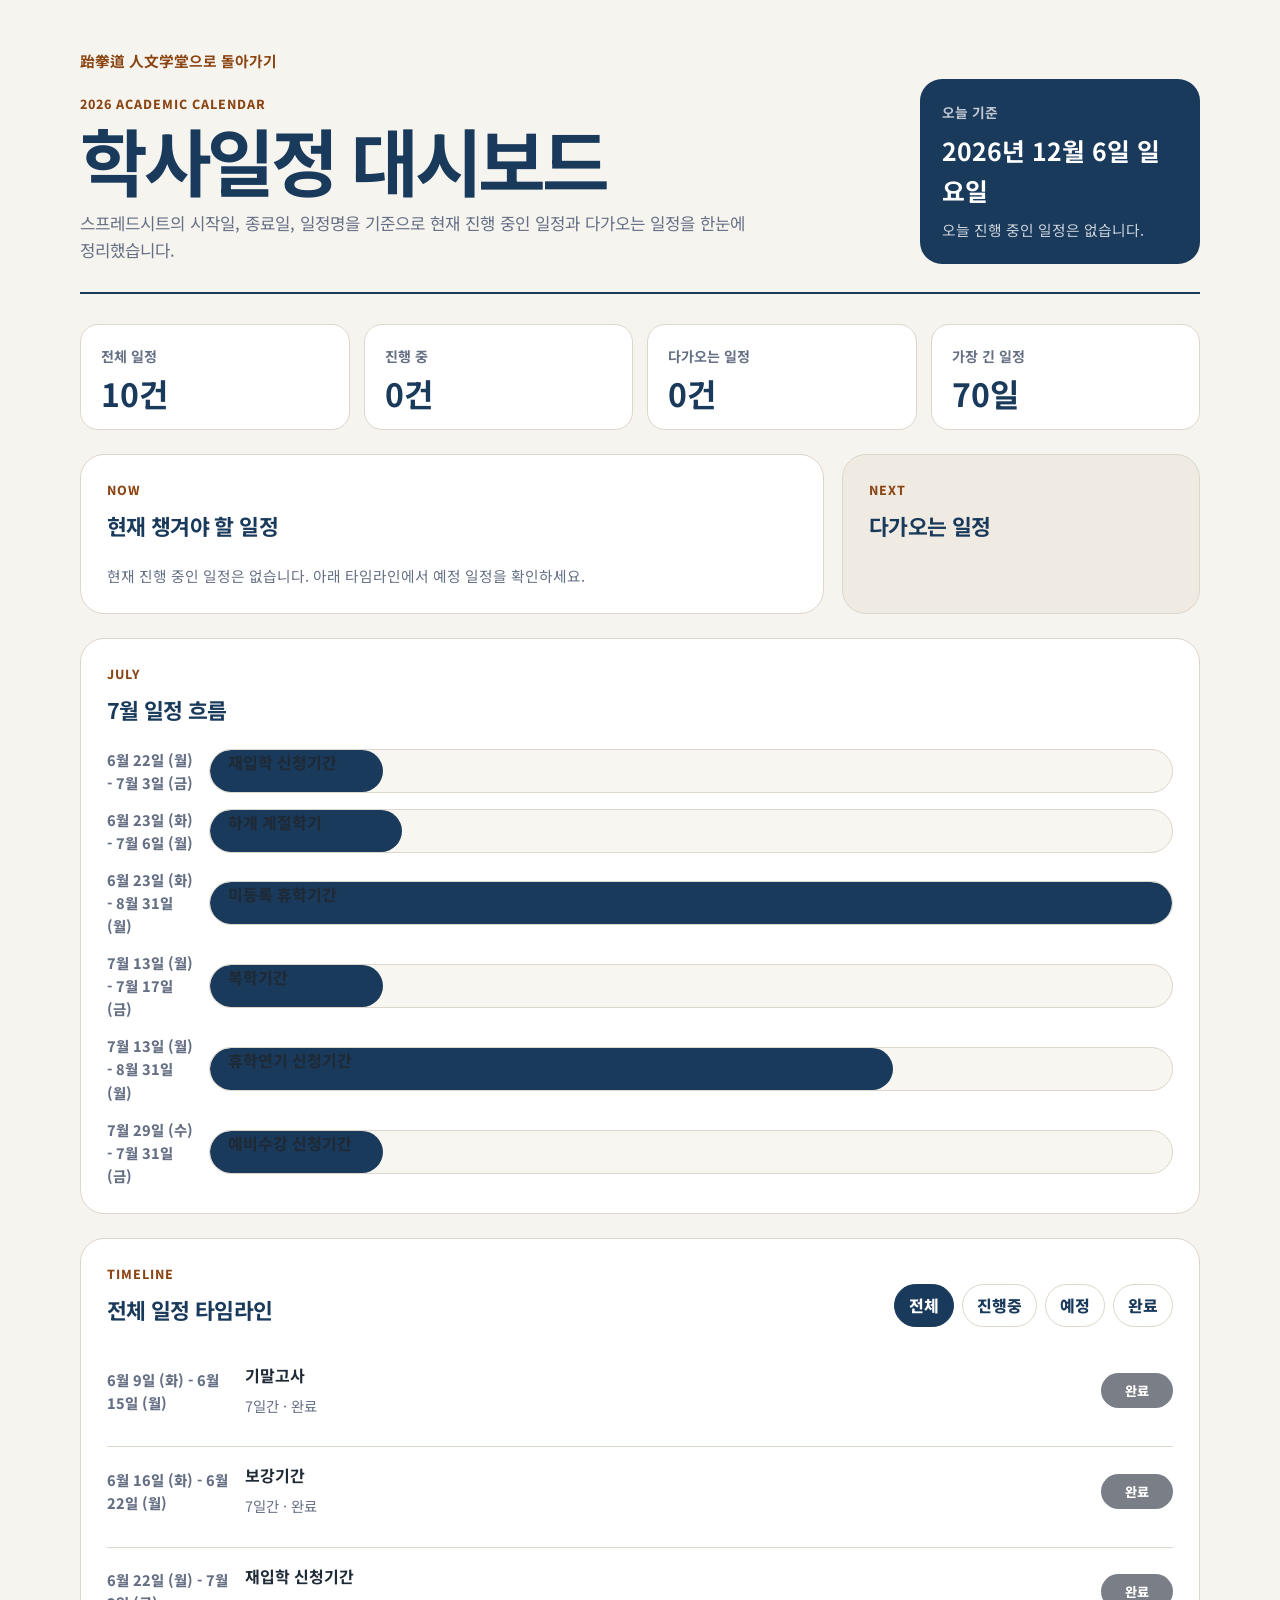
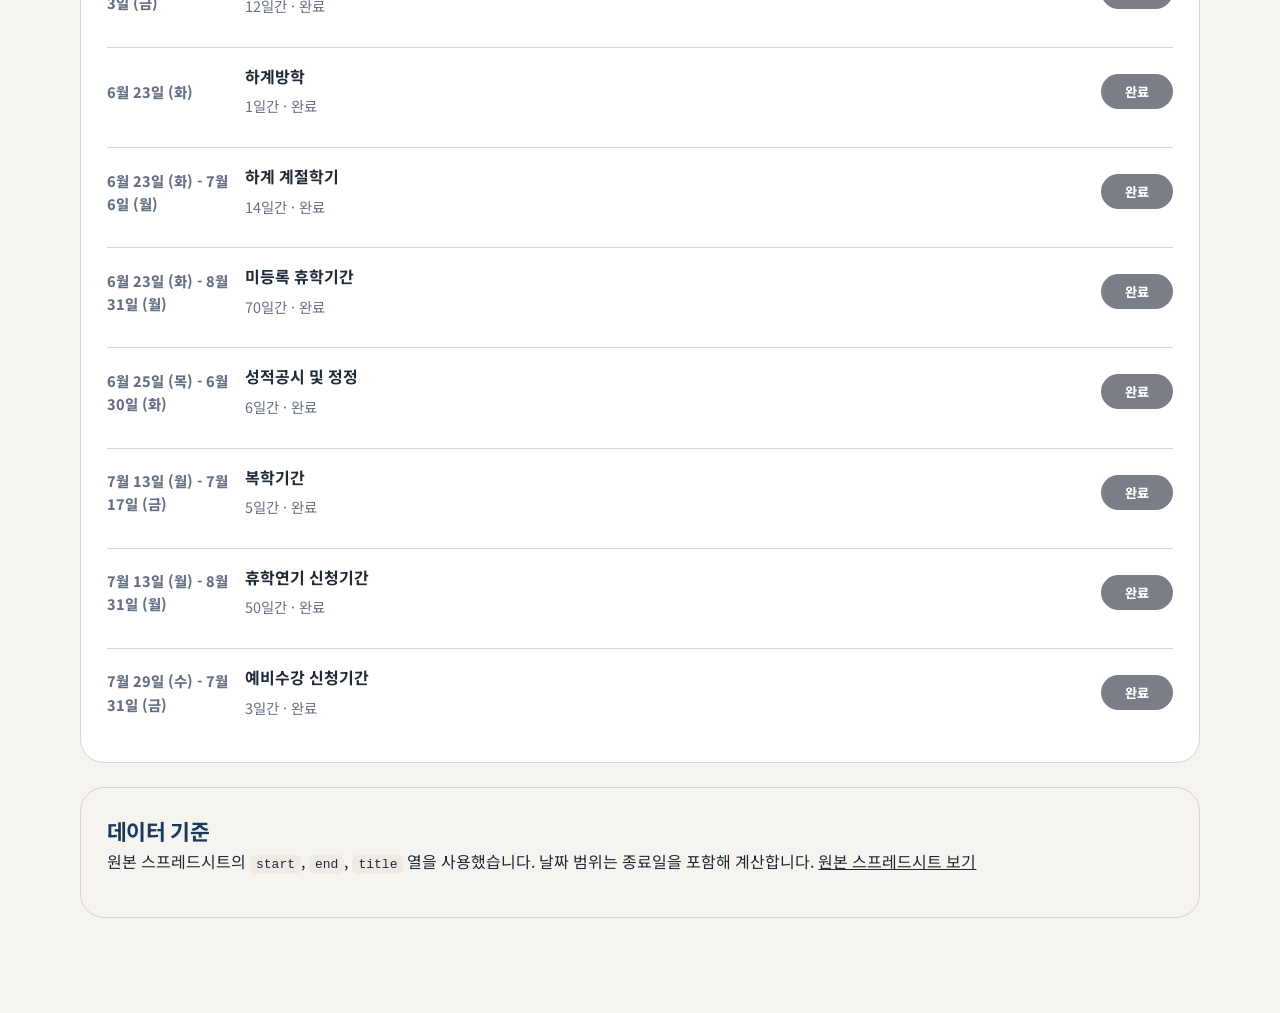
==== schedule.html @ 889e488b "Add academic schedule dashboard" ====
<!DOCTYPE html>
<html lang="ko">
<head>
  <meta charset="UTF-8">
  <meta name="viewport" content="width=device-width, initial-scale=1.0">
  <title>2026 학사일정 대시보드 - 跆拳道 人文学堂</title>
  <link rel="preconnect" href="https://fonts.googleapis.com">
  <link rel="preconnect" href="https://fonts.gstatic.com" crossorigin>
  <link href="https://fonts.googleapis.com/css2?family=Noto+Sans+KR:wght@400;500;600;700;800&display=swap" rel="stylesheet">
  <link rel="stylesheet" href="schedule.css">
</head>
<body>
  <header class="dashboard-hero">
    <div>
      <a class="home-link" href="index.html">跆拳道 人文学堂으로 돌아가기</a>
      <p class="eyebrow">2026 Academic Calendar</p>
      <h1>학사일정 대시보드</h1>
      <p class="hero-copy">
        스프레드시트의 시작일, 종료일, 일정명을 기준으로 현재 진행 중인 일정과 다가오는 일정을 한눈에 정리했습니다.
      </p>
    </div>
    <aside class="today-panel">
      <span>오늘 기준</span>
      <strong id="todayLabel">-</strong>
      <p id="todaySummary">일정을 계산하고 있습니다.</p>
    </aside>
  </header>

  <main>
    <section class="summary-grid" aria-label="학사일정 요약" id="summaryGrid"></section>

    <section class="focus-layout">
      <article class="focus-card">
        <div class="section-title">
          <p class="eyebrow">Now</p>
          <h2>현재 챙겨야 할 일정</h2>
        </div>
        <div id="activeList" class="active-list"></div>
      </article>

      <article class="focus-card compact">
        <div class="section-title">
          <p class="eyebrow">Next</p>
          <h2>다가오는 일정</h2>
        </div>
        <ol id="upcomingList" class="upcoming-list"></ol>
      </article>
    </section>

    <section class="dashboard-section">
      <div class="section-title">
        <p class="eyebrow">July</p>
        <h2>7월 일정 흐름</h2>
      </div>
      <div id="monthFlow" class="month-flow"></div>
    </section>

    <section class="dashboard-section">
      <div class="section-title with-actions">
        <div>
          <p class="eyebrow">Timeline</p>
          <h2>전체 일정 타임라인</h2>
        </div>
        <div class="filter-group" aria-label="일정 상태 필터">
          <button class="filter-button is-active" type="button" data-filter="all">전체</button>
          <button class="filter-button" type="button" data-filter="active">진행중</button>
          <button class="filter-button" type="button" data-filter="upcoming">예정</button>
          <button class="filter-button" type="button" data-filter="completed">완료</button>
        </div>
      </div>
      <div id="timeline" class="timeline"></div>
    </section>

    <section class="dashboard-section source-note">
      <h2>데이터 기준</h2>
      <p>
        원본 스프레드시트의 <code>start</code>, <code>end</code>, <code>title</code> 열을 사용했습니다.
        날짜 범위는 종료일을 포함해 계산합니다.
        <a href="https://docs.google.com/spreadsheets/d/143Sx6U4qlHvA29a3QmnWuwgo-xXqkLgd/edit?gid=1349414445#gid=1349414445" target="_blank" rel="noreferrer">원본 스프레드시트 보기</a>
      </p>
    </section>
  </main>

  <script src="schedule.js"></script>
</body>
</html>
---- schedule.css ----
:root {
  --bg: #f6f4ef;
  --surface: #ffffff;
  --surface-soft: #efebe3;
  --text: #1f2a37;
  --muted: #667085;
  --primary: #1a3a5c;
  --accent: #8b4513;
  --line: #ddd6ca;
  --active: #156f5b;
  --upcoming: #8b4513;
  --completed: #7a7f87;
}

* {
  box-sizing: border-box;
}

html {
  scroll-behavior: smooth;
}

body {
  margin: 0;
  color: var(--text);
  background: var(--bg);
  font-family: 'Noto Sans KR', sans-serif;
  line-height: 1.6;
}

button,
a {
  font: inherit;
}

a {
  color: inherit;
}

.dashboard-hero,
main {
  width: min(1120px, calc(100% - 40px));
  margin: 0 auto;
}

.dashboard-hero {
  display: grid;
  grid-template-columns: minmax(0, 1fr) 280px;
  gap: 28px;
  align-items: end;
  padding: 48px 0 28px;
  border-bottom: 2px solid var(--primary);
}

.home-link {
  display: inline-flex;
  margin-bottom: 22px;
  color: var(--accent);
  font-size: 0.92rem;
  font-weight: 700;
  text-decoration: none;
}

.home-link:hover {
  text-decoration: underline;
}

.eyebrow {
  margin: 0 0 8px;
  color: var(--accent);
  font-size: 0.78rem;
  font-weight: 800;
  letter-spacing: 0.08em;
  text-transform: uppercase;
}

h1,
h2,
p {
  margin-top: 0;
}

h1 {
  margin-bottom: 14px;
  color: var(--primary);
  font-size: clamp(2.3rem, 6vw, 4.6rem);
  line-height: 1;
  letter-spacing: -0.06em;
}

h2 {
  margin-bottom: 0;
  color: var(--primary);
  font-size: 1.35rem;
  letter-spacing: -0.03em;
}

.hero-copy {
  max-width: 680px;
  margin-bottom: 0;
  color: var(--muted);
  font-size: 1.05rem;
}

.today-panel {
  padding: 22px;
  background: var(--primary);
  color: #fff;
  border-radius: 22px;
}

.today-panel span {
  display: block;
  margin-bottom: 8px;
  color: rgba(255, 255, 255, 0.72);
  font-size: 0.86rem;
  font-weight: 700;
}

.today-panel strong {
  display: block;
  margin-bottom: 8px;
  font-size: 1.55rem;
}

.today-panel p {
  margin-bottom: 0;
  color: rgba(255, 255, 255, 0.78);
  font-size: 0.92rem;
}

main {
  padding: 30px 0 72px;
}

.summary-grid {
  display: grid;
  grid-template-columns: repeat(4, minmax(0, 1fr));
  gap: 14px;
  margin-bottom: 24px;
}

.metric-card {
  padding: 20px;
  background: var(--surface);
  border: 1px solid var(--line);
  border-radius: 18px;
}

.metric-card span {
  display: block;
  margin-bottom: 10px;
  color: var(--muted);
  font-size: 0.88rem;
  font-weight: 700;
}

.metric-card strong {
  display: block;
  color: var(--primary);
  font-size: 2rem;
  line-height: 1;
}

.focus-layout {
  display: grid;
  grid-template-columns: minmax(0, 1.35fr) minmax(280px, 0.65fr);
  gap: 18px;
  margin-bottom: 24px;
}

.focus-card,
.dashboard-section {
  background: var(--surface);
  border: 1px solid var(--line);
  border-radius: 24px;
}

.focus-card {
  padding: 26px;
}

.focus-card.compact {
  background: var(--surface-soft);
}

.section-title {
  margin-bottom: 20px;
}

.section-title.with-actions {
  display: flex;
  gap: 16px;
  align-items: flex-end;
  justify-content: space-between;
}

.active-list {
  display: grid;
  gap: 14px;
}

.active-item {
  display: grid;
  grid-template-columns: minmax(0, 1fr) auto;
  gap: 16px;
  align-items: center;
  padding: 18px;
  background: #f8f6f1;
  border: 1px solid var(--line);
  border-radius: 18px;
}

.active-item h3 {
  margin: 0 0 6px;
  color: var(--text);
  font-size: 1.1rem;
}

.date-range {
  margin: 0;
  color: var(--muted);
  font-size: 0.92rem;
}

.status-pill {
  display: inline-flex;
  align-items: center;
  justify-content: center;
  min-width: 72px;
  padding: 7px 10px;
  border-radius: 999px;
  color: #fff;
  font-size: 0.82rem;
  font-weight: 800;
  white-space: nowrap;
}

.status-pill.active {
  background: var(--active);
}

.status-pill.upcoming {
  background: var(--upcoming);
}

.status-pill.completed {
  background: var(--completed);
}

.upcoming-list {
  display: grid;
  gap: 12px;
  margin: 0;
  padding: 0;
  list-style: none;
  counter-reset: upcoming;
}

.upcoming-list li {
  display: grid;
  grid-template-columns: 34px minmax(0, 1fr);
  gap: 12px;
  align-items: start;
  counter-increment: upcoming;
}

.upcoming-list li::before {
  display: grid;
  place-items: center;
  width: 34px;
  height: 34px;
  background: var(--surface);
  border: 1px solid var(--line);
  border-radius: 50%;
  color: var(--primary);
  content: counter(upcoming);
  font-weight: 800;
}

.upcoming-list strong {
  display: block;
  margin-bottom: 4px;
}

.dashboard-section {
  margin-bottom: 24px;
  padding: 26px;
}

.month-flow {
  display: grid;
  gap: 14px;
}

.flow-item {
  display: grid;
  grid-template-columns: 88px minmax(0, 1fr);
  gap: 14px;
  align-items: center;
}

.flow-date {
  color: var(--muted);
  font-size: 0.9rem;
  font-weight: 800;
}

.flow-track {
  position: relative;
  min-height: 44px;
  overflow: hidden;
  background: #f8f6f1;
  border: 1px solid var(--line);
  border-radius: 999px;
}

.flow-bar {
  position: absolute;
  inset: 0 auto 0 0;
  min-width: 18%;
  background: var(--primary);
  border-radius: inherit;
}

.flow-label {
  position: relative;
  z-index: 1;
  display: flex;
  align-items: center;
  height: 100%;
  padding: 0 18px;
  color: var(--text);
  font-weight: 800;
}

.filter-group {
  display: flex;
  flex-wrap: wrap;
  gap: 8px;
}

.filter-button {
  padding: 8px 14px;
  background: var(--surface);
  color: var(--primary);
  border: 1px solid var(--line);
  border-radius: 999px;
  cursor: pointer;
  font-weight: 800;
}

.filter-button.is-active {
  background: var(--primary);
  color: #fff;
  border-color: var(--primary);
}

.timeline {
  display: grid;
  gap: 12px;
}

.timeline-item {
  display: grid;
  grid-template-columns: 124px minmax(0, 1fr) auto;
  gap: 14px;
  align-items: center;
  padding: 16px 0;
  border-top: 1px solid var(--line);
}

.timeline-item:first-child {
  border-top: 0;
}

.timeline-date {
  color: var(--muted);
  font-size: 0.9rem;
  font-weight: 800;
}

.timeline-title strong {
  display: block;
  margin-bottom: 4px;
}

.timeline-title span {
  color: var(--muted);
  font-size: 0.9rem;
}

.source-note {
  background: transparent;
}

.source-note code {
  padding: 2px 6px;
  background: var(--surface-soft);
  border-radius: 6px;
}

@media (max-width: 860px) {
  .dashboard-hero,
  .focus-layout,
  .summary-grid {
    grid-template-columns: 1fr;
  }

  .section-title.with-actions {
    align-items: flex-start;
    flex-direction: column;
  }

  .timeline-item {
    grid-template-columns: 1fr;
  }
}

@media (max-width: 560px) {
  .dashboard-hero,
  main {
    width: min(100% - 28px, 1120px);
  }

  .dashboard-hero {
    padding-top: 28px;
  }

  .focus-card,
  .dashboard-section {
    padding: 20px;
  }

  .active-item,
  .flow-item {
    grid-template-columns: 1fr;
  }
}
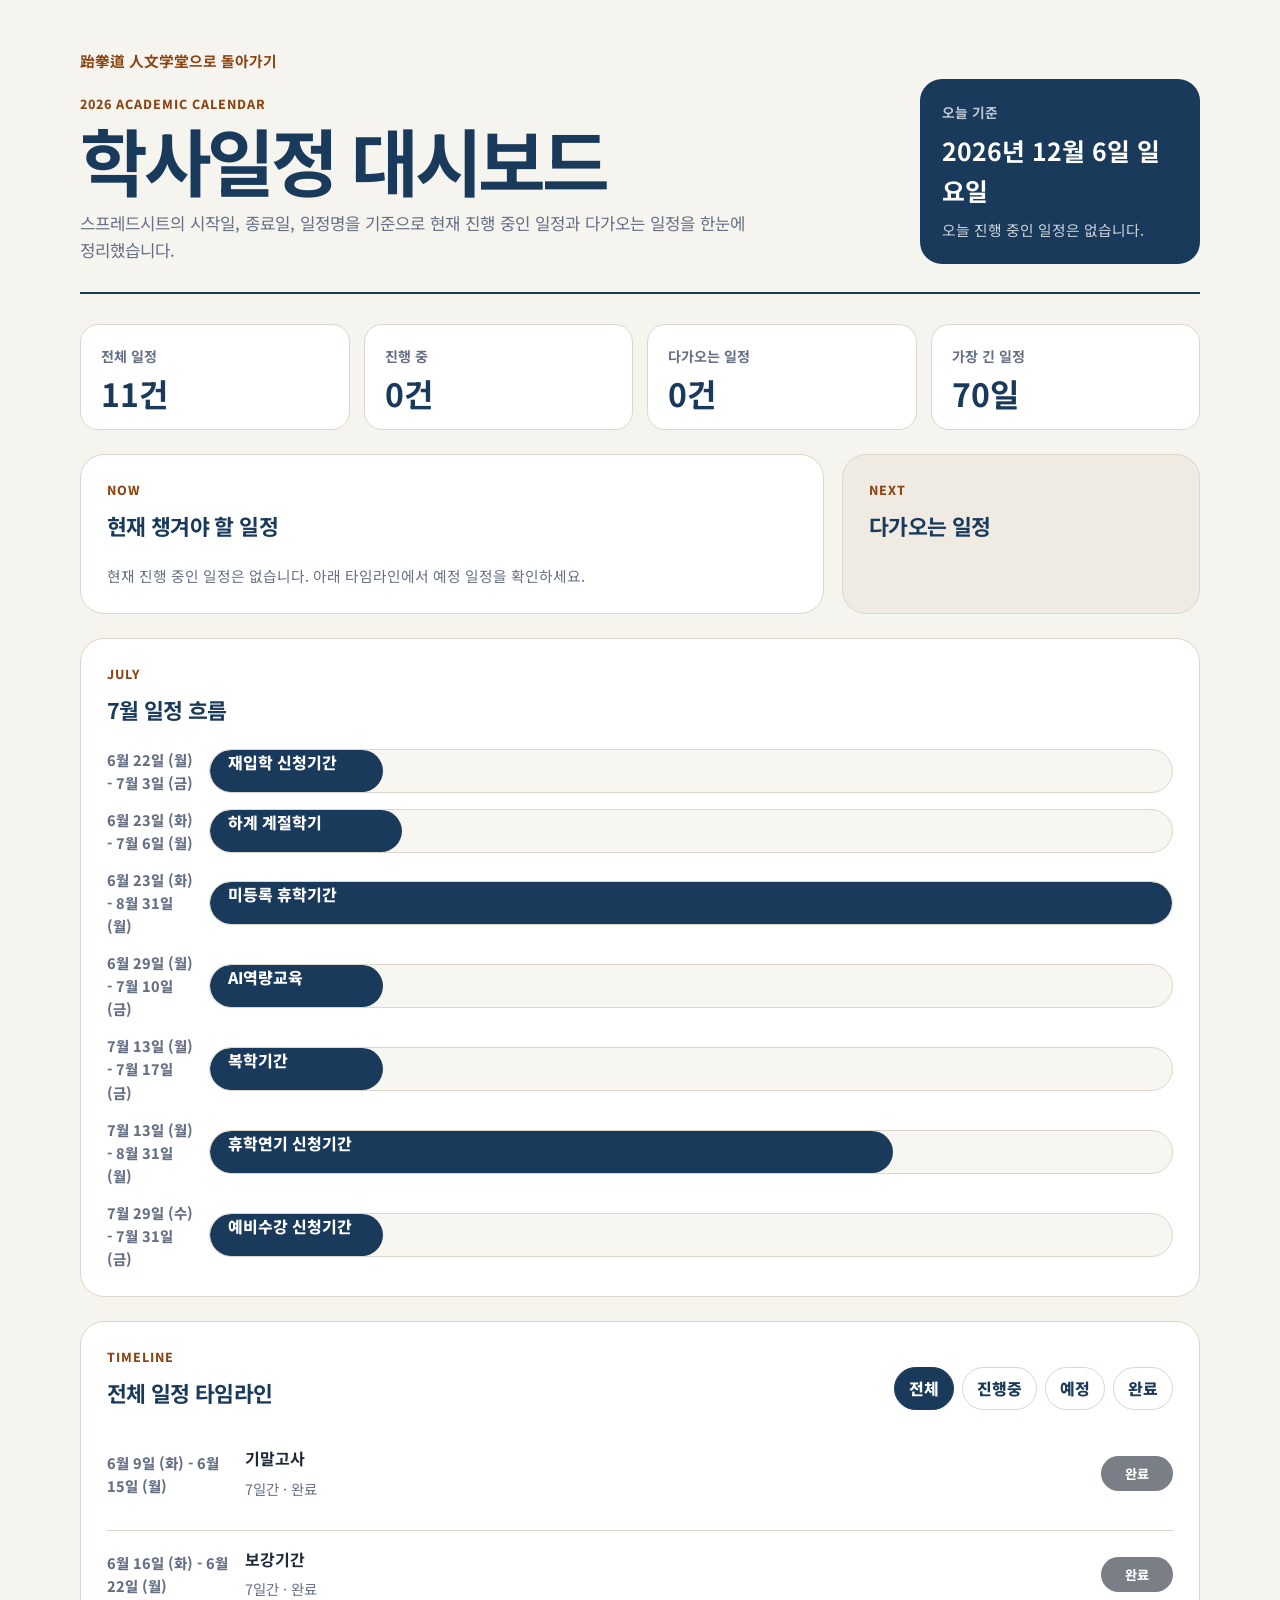
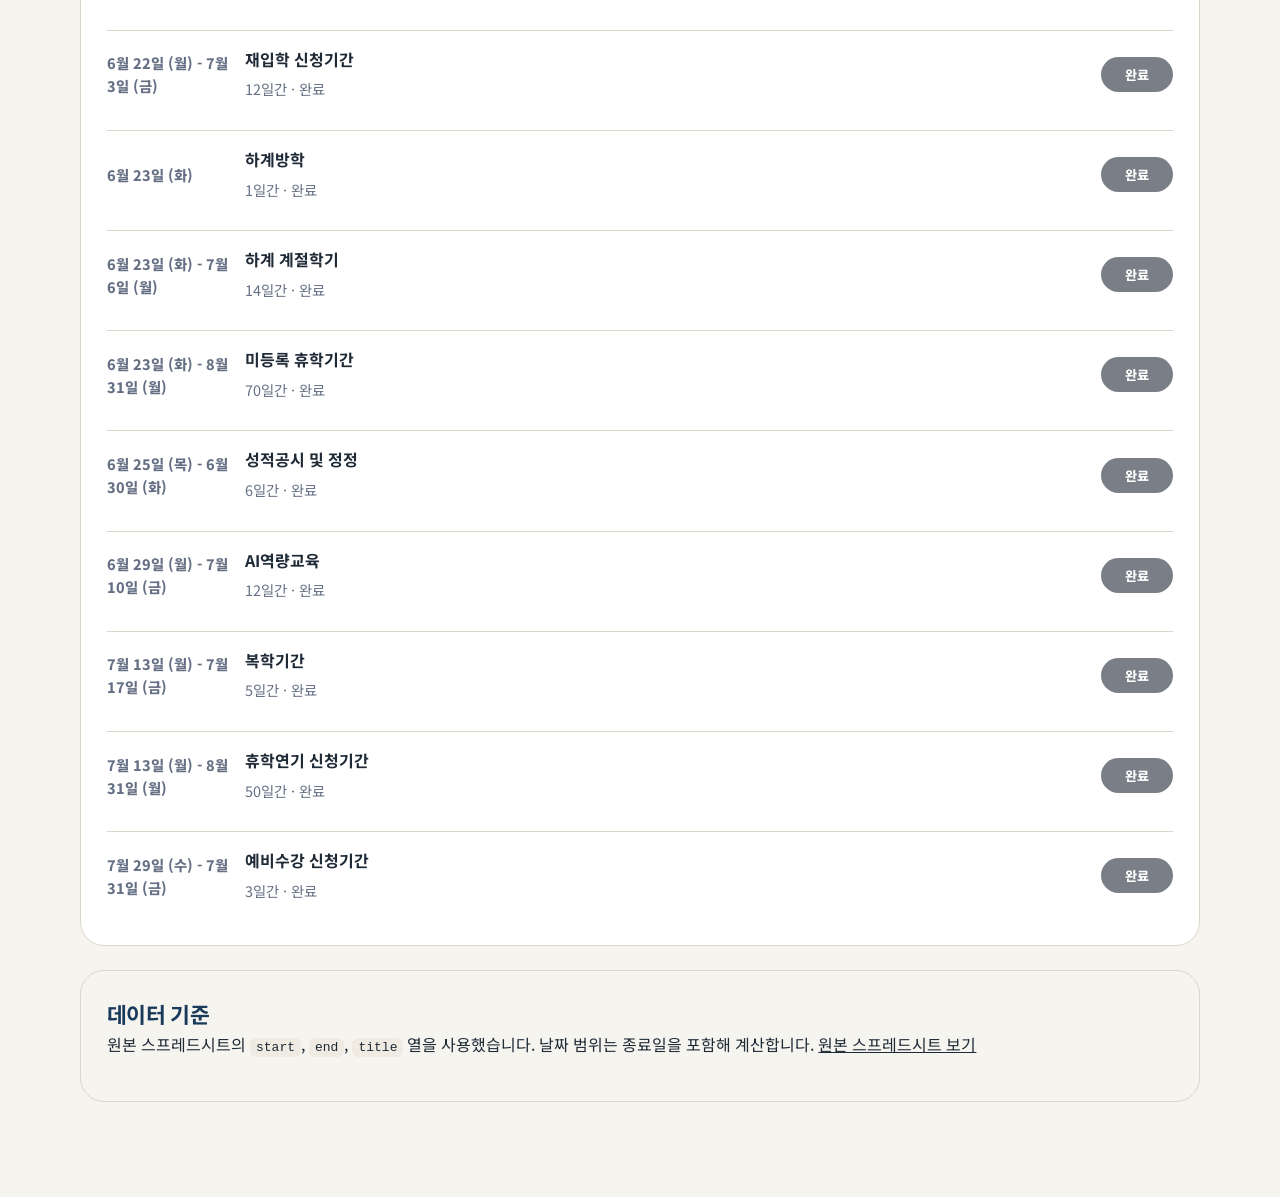
==== commit 8cf45a1c: "Sync schedule dashboard with updated spreadsheet" ====
--- a/schedule.html
+++ b/schedule.html
@@ -22,7 +22,7 @@
     <aside class="today-panel">
       <span>오늘 기준</span>
       <strong id="todayLabel">-</strong>
-      <p id="todaySummary">일정을 계산하고 있습니다.</p>
+      <p id="todaySummary">일정을 불러오는 중입니다.</p>
     </aside>
   </header>
 
--- a/schedule.css
+++ b/schedule.css
@@ -330,7 +330,7 @@
   align-items: center;
   height: 100%;
   padding: 0 18px;
-  color: var(--text);
+  color: #fff;
   font-weight: 800;
 }
 
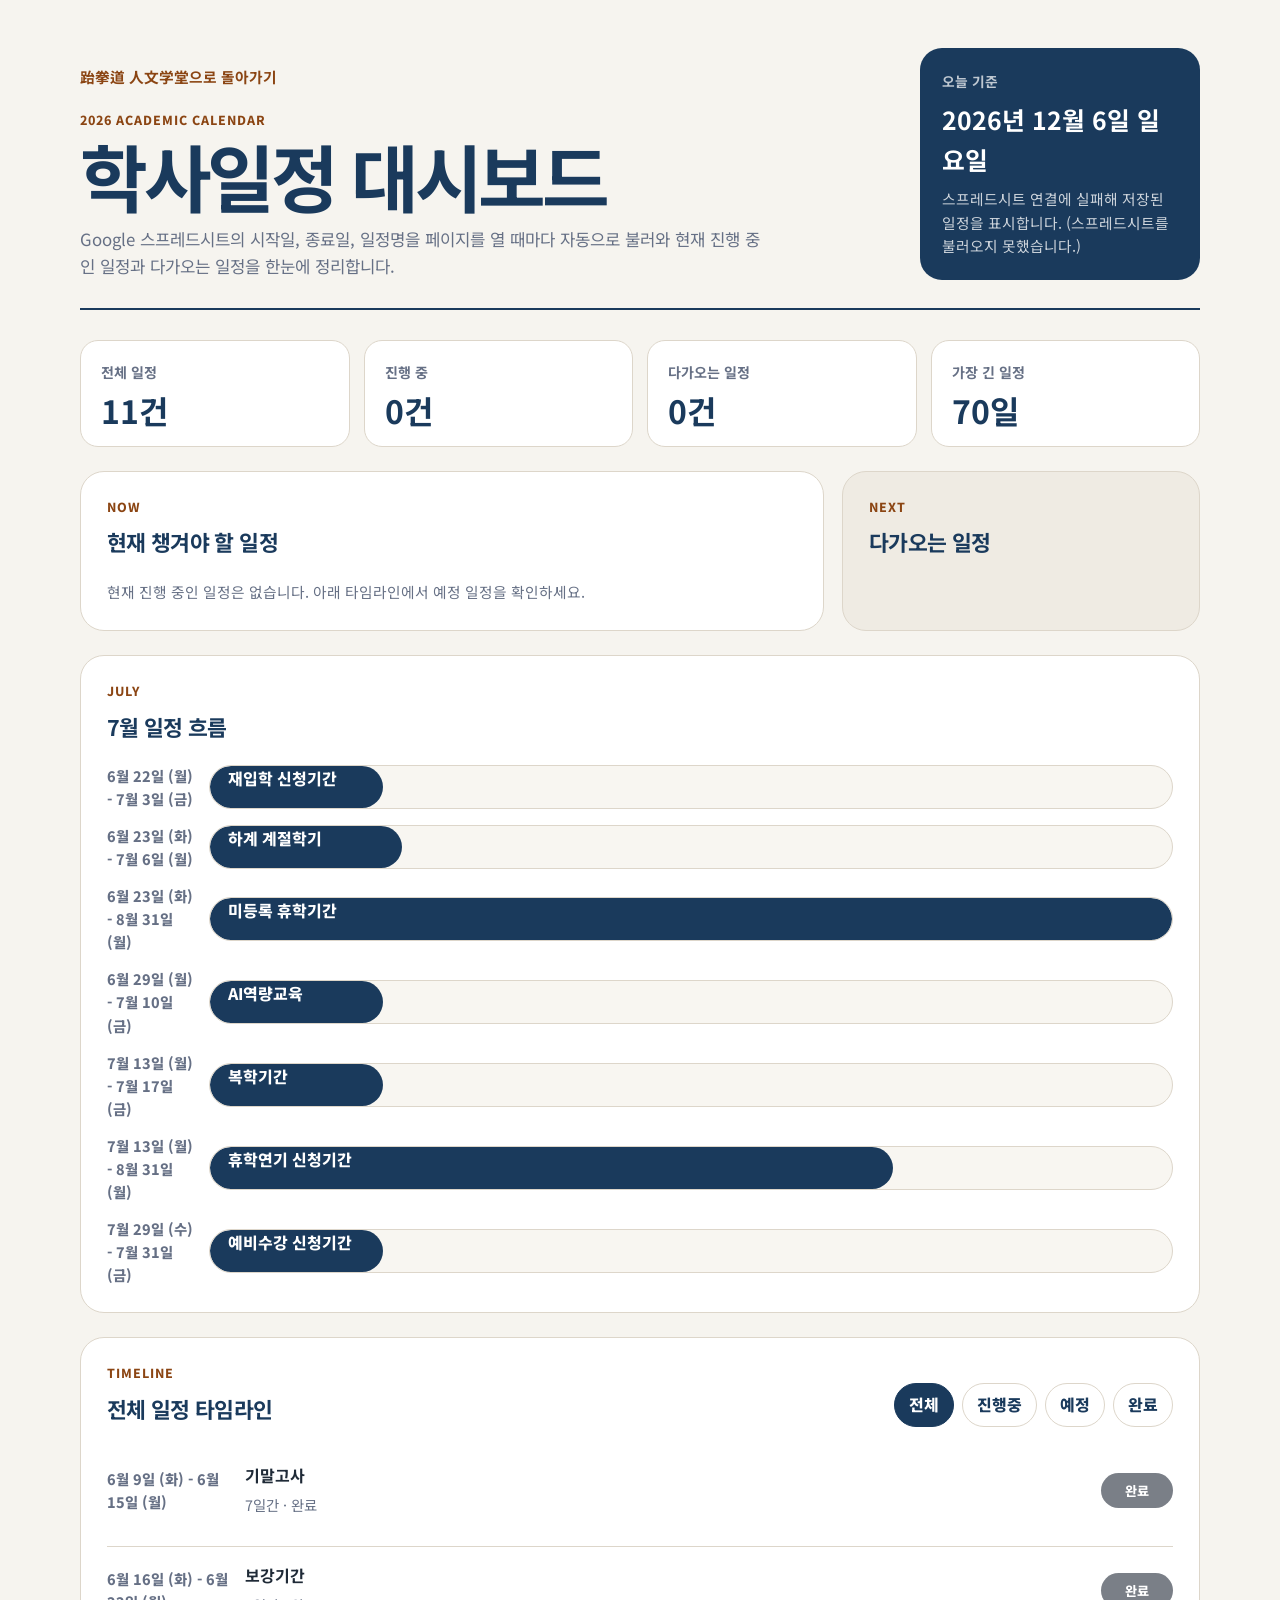
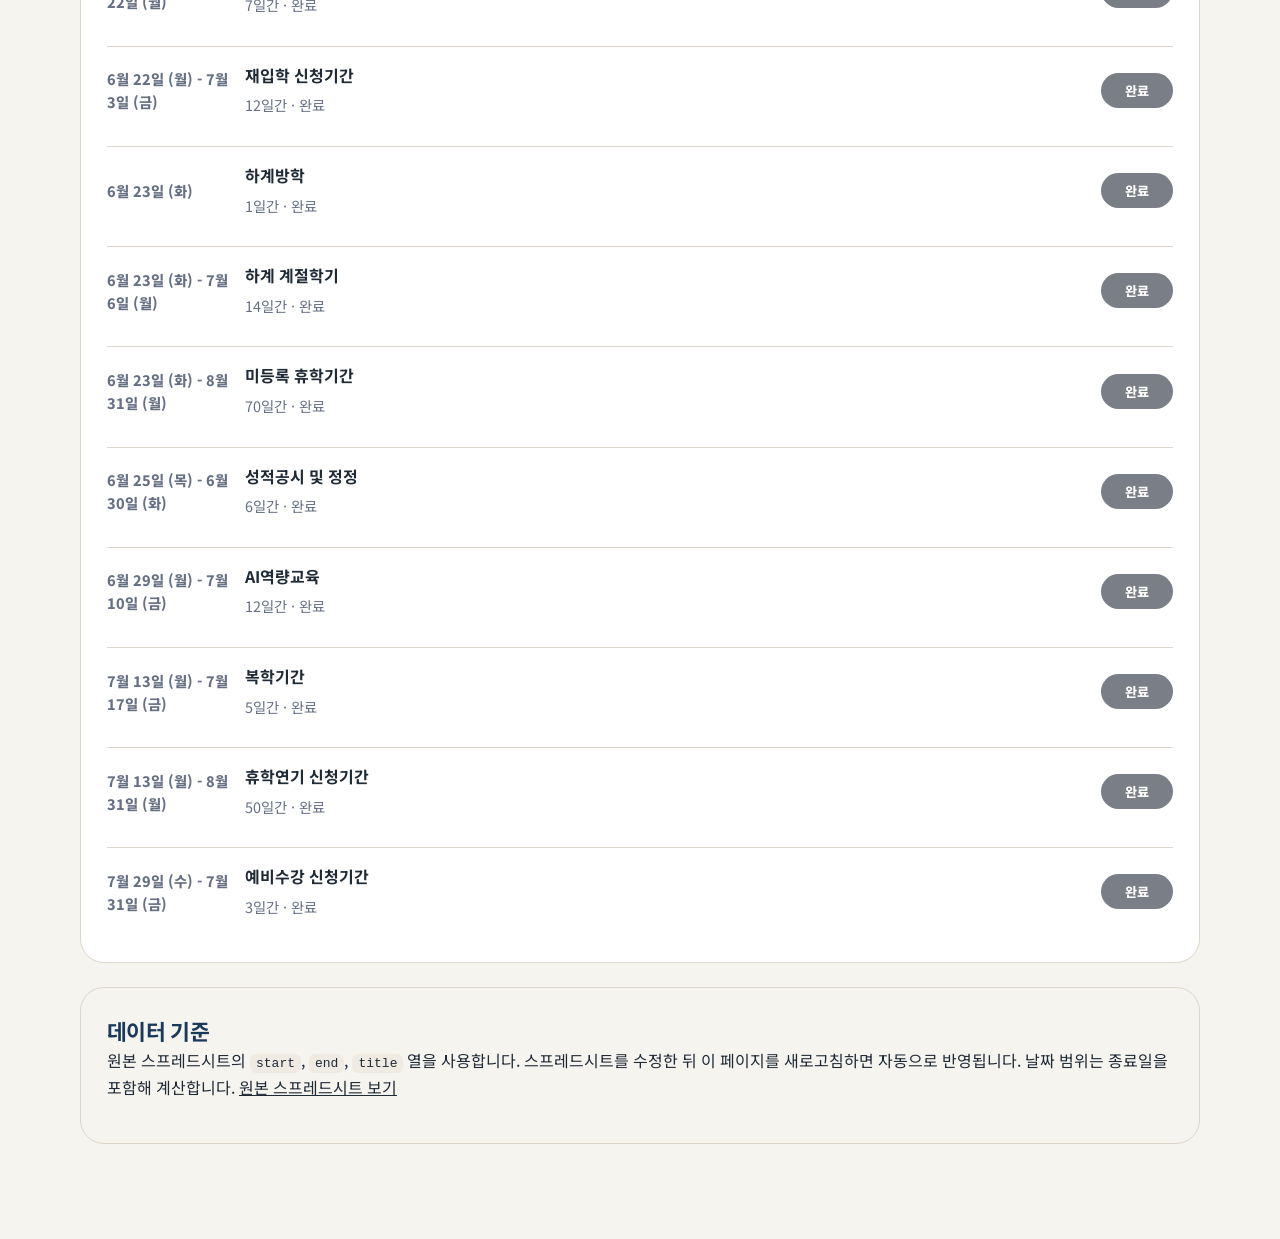
==== commit 932cf5b4: "Load schedule dashboard data live from Google Sheets" ====
--- a/schedule.html
+++ b/schedule.html
@@ -16,7 +16,8 @@
       <p class="eyebrow">2026 Academic Calendar</p>
       <h1>학사일정 대시보드</h1>
       <p class="hero-copy">
-        스프레드시트의 시작일, 종료일, 일정명을 기준으로 현재 진행 중인 일정과 다가오는 일정을 한눈에 정리했습니다.
+        Google 스프레드시트의 시작일, 종료일, 일정명을 페이지를 열 때마다 자동으로 불러와
+        현재 진행 중인 일정과 다가오는 일정을 한눈에 정리합니다.
       </p>
     </div>
     <aside class="today-panel">
@@ -74,7 +75,8 @@
     <section class="dashboard-section source-note">
       <h2>데이터 기준</h2>
       <p>
-        원본 스프레드시트의 <code>start</code>, <code>end</code>, <code>title</code> 열을 사용했습니다.
+        원본 스프레드시트의 <code>start</code>, <code>end</code>, <code>title</code> 열을 사용합니다.
+        스프레드시트를 수정한 뒤 이 페이지를 새로고침하면 자동으로 반영됩니다.
         날짜 범위는 종료일을 포함해 계산합니다.
         <a href="https://docs.google.com/spreadsheets/d/143Sx6U4qlHvA29a3QmnWuwgo-xXqkLgd/edit?gid=1349414445#gid=1349414445" target="_blank" rel="noreferrer">원본 스프레드시트 보기</a>
       </p>
